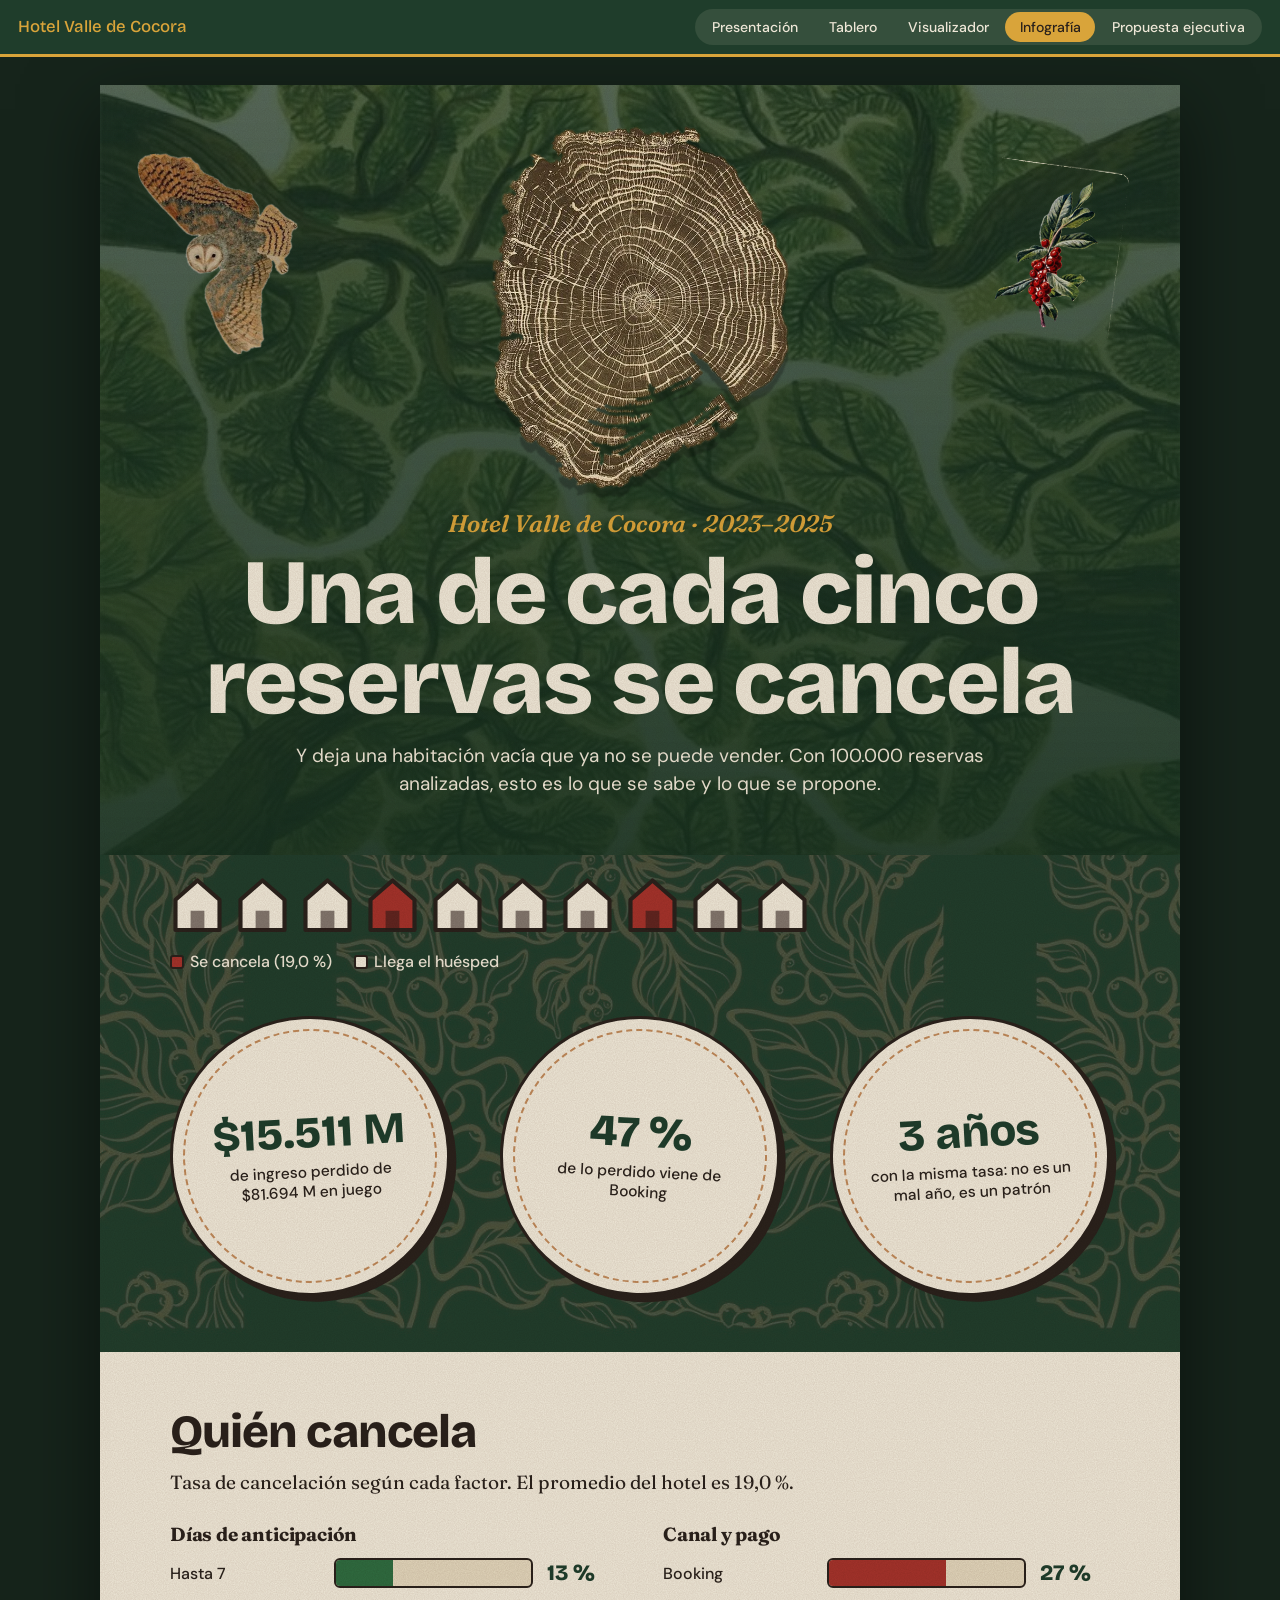
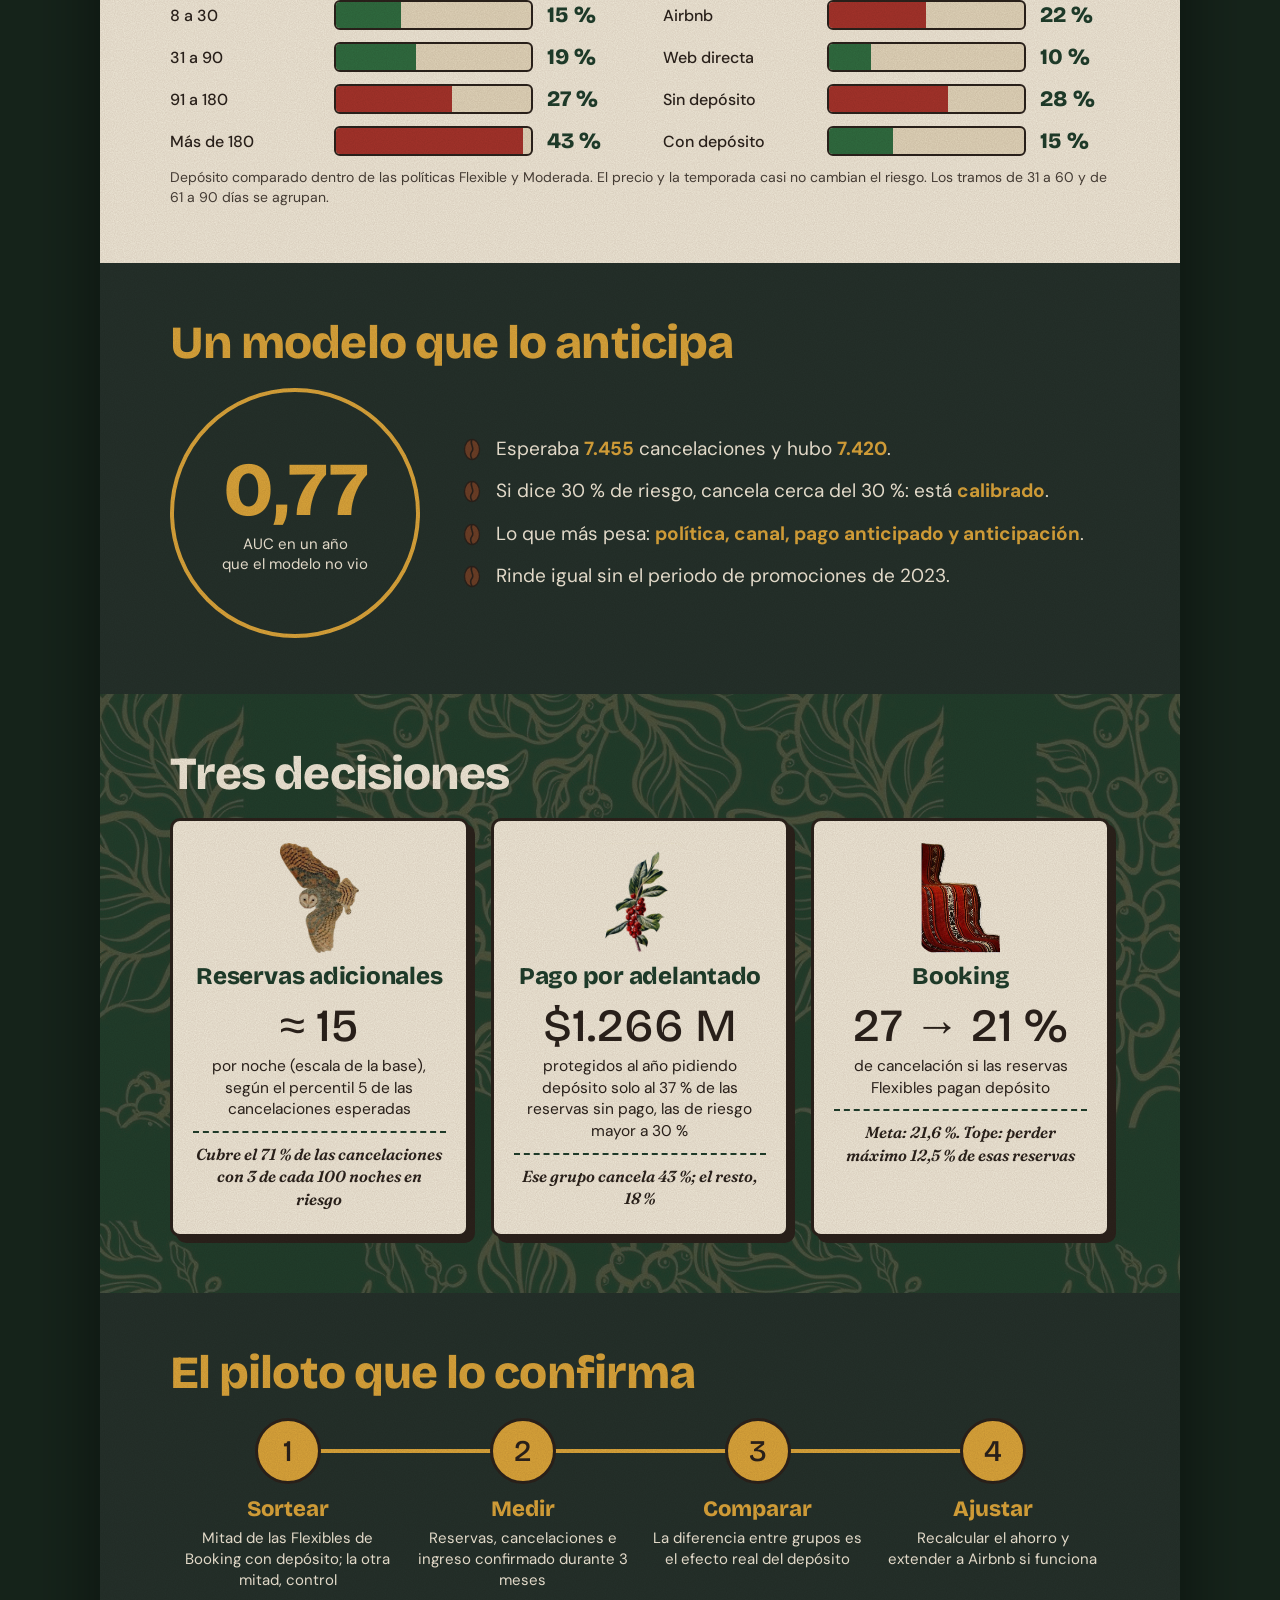
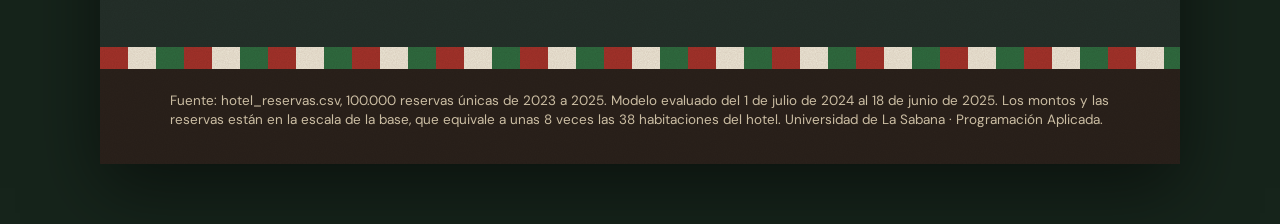
==== visuales/infografia.html @ 3ddbdf17 "Entrega_final" ====
<!doctype html>
<html lang="es" data-x="1"><head><meta charset="utf-8"><meta name="viewport" content="width=device-width,initial-scale=1">
<title>Hotel Valle de Cocora · Infografía</title>
<link rel="stylesheet" href="../assets/css/info.css"><link rel="stylesheet" href="../assets/css/nav.css"></head>
<body>
<header class="top"><span class="marca">Hotel Valle de Cocora</span><nav class="entregables" aria-label="Entregables"><a href="../index.html#s1" data-e="pres">Presentación</a><a href="../index.html#tablero" data-e="tab">Tablero</a><a href="visualizador.html" data-e="viz">Visualizador</a><a href="infografia.html" data-e="info" aria-current="page">Infografía</a><a href="propuesta.html" data-e="prop">Propuesta ejecutiva</a></nav></header>
<main class="cartel" aria-label="Infografía">
  <section class="cab bloque">
    <img class="deco" src="../assets/img/buho.webp" alt="" style="left:50px;top:60px;width:150px;rotate:-8deg">
    <img class="deco" src="../assets/img/cerezas.webp" alt="" style="right:60px;top:80px;width:130px;rotate:8deg">
    <img class="craneo" src="../assets/img/anillos.webp" alt="Anillos de crecimiento de un árbol">
    <div class="eti">Hotel Valle de Cocora · 2023–2025</div>
    <h1>Una de cada cinco reservas se cancela</h1>
    <p>Y deja una habitación vacía que ya no se puede vender. Con 100.000 reservas analizadas, esto es lo que se sabe y lo que se propone.</p>
  </section>

  <section class="bloque" style="padding-top:20px">
    <div class="picto" role="img" aria-label="Dos de cada diez reservas se cancelan"><svg viewBox="0 0 40 44"><path d="M4 18 20 4l16 14v22H4z" fill="#EEE7D7" stroke="#2A211B" stroke-width="3" stroke-linejoin="round"/><rect x="15" y="26" width="10" height="14" fill="#2A1B17" opacity=".55"/></svg><svg viewBox="0 0 40 44"><path d="M4 18 20 4l16 14v22H4z" fill="#EEE7D7" stroke="#2A211B" stroke-width="3" stroke-linejoin="round"/><rect x="15" y="26" width="10" height="14" fill="#2A1B17" opacity=".55"/></svg><svg viewBox="0 0 40 44"><path d="M4 18 20 4l16 14v22H4z" fill="#EEE7D7" stroke="#2A211B" stroke-width="3" stroke-linejoin="round"/><rect x="15" y="26" width="10" height="14" fill="#2A1B17" opacity=".55"/></svg><svg viewBox="0 0 40 44"><path d="M4 18 20 4l16 14v22H4z" fill="#A3322A" stroke="#2A211B" stroke-width="3" stroke-linejoin="round"/><rect x="15" y="26" width="10" height="14" fill="#2A1B17" opacity=".55"/></svg><svg viewBox="0 0 40 44"><path d="M4 18 20 4l16 14v22H4z" fill="#EEE7D7" stroke="#2A211B" stroke-width="3" stroke-linejoin="round"/><rect x="15" y="26" width="10" height="14" fill="#2A1B17" opacity=".55"/></svg><svg viewBox="0 0 40 44"><path d="M4 18 20 4l16 14v22H4z" fill="#EEE7D7" stroke="#2A211B" stroke-width="3" stroke-linejoin="round"/><rect x="15" y="26" width="10" height="14" fill="#2A1B17" opacity=".55"/></svg><svg viewBox="0 0 40 44"><path d="M4 18 20 4l16 14v22H4z" fill="#EEE7D7" stroke="#2A211B" stroke-width="3" stroke-linejoin="round"/><rect x="15" y="26" width="10" height="14" fill="#2A1B17" opacity=".55"/></svg><svg viewBox="0 0 40 44"><path d="M4 18 20 4l16 14v22H4z" fill="#A3322A" stroke="#2A211B" stroke-width="3" stroke-linejoin="round"/><rect x="15" y="26" width="10" height="14" fill="#2A1B17" opacity=".55"/></svg><svg viewBox="0 0 40 44"><path d="M4 18 20 4l16 14v22H4z" fill="#EEE7D7" stroke="#2A211B" stroke-width="3" stroke-linejoin="round"/><rect x="15" y="26" width="10" height="14" fill="#2A1B17" opacity=".55"/></svg><svg viewBox="0 0 40 44"><path d="M4 18 20 4l16 14v22H4z" fill="#EEE7D7" stroke="#2A211B" stroke-width="3" stroke-linejoin="round"/><rect x="15" y="26" width="10" height="14" fill="#2A1B17" opacity=".55"/></svg></div>
    <div class="leyenda"><span><i style="background:#A3322A"></i>Se cancela (19,0 %)</span><span><i style="background:#EEE7D7"></i>Llega el huésped</span></div>
    <div class="sellos" style="margin-top:44px">
      <div class="sello"><b>$15.511 M</b><span>de ingreso perdido de $81.694 M en juego</span></div>
      <div class="sello"><b>47 %</b><span>de lo perdido viene de Booking</span></div>
      <div class="sello"><b>3 años</b><span>con la misma tasa: no es un mal año, es un patrón</span></div>
    </div>
  </section>

  <section class="bloque crema">
    
    <h2>Quién cancela</h2>
    <p class="sub">Tasa de cancelación según cada factor. El promedio del hotel es 19,0 %.</p>
    <div class="dos">
      <div>
        <h3 style="font-family:var(--serif);font-size:19px;margin-bottom:12px">Días de anticipación</h3>
        <div class="barras" data-max="0.45">
          <div class="fila"><span>Hasta 7</span><div class="pista"><i class="v" data-v="0.132"></i></div><b>13 %</b></div>
          <div class="fila"><span>8 a 30</span><div class="pista"><i class="v" data-v="0.150"></i></div><b>15 %</b></div>
          <div class="fila"><span>31 a 90</span><div class="pista"><i class="v" data-v="0.185"></i></div><b>19 %</b></div>
          <div class="fila"><span>91 a 180</span><div class="pista"><i data-v="0.267"></i></div><b>27 %</b></div>
          <div class="fila"><span>Más de 180</span><div class="pista"><i data-v="0.432"></i></div><b>43 %</b></div>
        </div>
      </div>
      <div>
        <h3 style="font-family:var(--serif);font-size:19px;margin-bottom:12px">Canal y pago</h3>
        <div class="barras" data-max="0.45">
          <div class="fila"><span>Booking</span><div class="pista"><i data-v="0.269"></i></div><b>27 %</b></div>
          <div class="fila"><span>Airbnb</span><div class="pista"><i data-v="0.223"></i></div><b>22 %</b></div>
          <div class="fila"><span>Web directa</span><div class="pista"><i class="v" data-v="0.097"></i></div><b>10 %</b></div>
          <div class="fila"><span>Sin depósito</span><div class="pista"><i data-v="0.275"></i></div><b>28 %</b></div>
          <div class="fila"><span>Con depósito</span><div class="pista"><i class="v" data-v="0.148"></i></div><b>15 %</b></div>
        </div>
      </div>
    </div>
    <p class="nota">Depósito comparado dentro de las políticas Flexible y Moderada. El precio y la temporada casi no cambian el riesgo. Los tramos de 31 a 60 y de 61 a 90 días se agrupan.</p>
  </section>

  <section class="bloque tinta">
    <h2 style="color:var(--mostaza)">Un modelo que lo anticipa</h2>
    <div class="modelo">
      <div class="auc"><b>0,77</b><span>AUC en un año<br>que el modelo no vio</span></div>
      <ul class="chequeos">
        <li>Esperaba <b>7.455</b> cancelaciones y hubo <b>7.420</b>.</li>
        <li>Si dice 30 % de riesgo, cancela cerca del 30 %: está <b>calibrado</b>.</li>
        <li>Lo que más pesa: <b>política, canal, pago anticipado y anticipación</b>.</li>
        <li>Rinde igual sin el periodo de promociones de 2023.</li>
      </ul>
    </div>
  </section>

  <section class="bloque">
    <h2>Tres decisiones</h2>
    <div class="deci">
      <article><img src="../assets/img/buho.webp" alt=""><h3>Reservas adicionales</h3><div class="cifra">≈ 15</div><p>por noche (escala de la base), según el percentil 5 de las cancelaciones esperadas</p><p class="que">Cubre el 71 % de las cancelaciones con 3 de cada 100 noches en riesgo</p></article>
      <article><img src="../assets/img/cerezas.webp" alt=""><h3>Pago por adelantado</h3><div class="cifra">$1.266 M</div><p>protegidos al año pidiendo depósito solo al 37 % de las reservas sin pago, las de riesgo mayor a 30 %</p><p class="que">Ese grupo cancela 43 %; el resto, 18 %</p></article>
      <article><img src="../assets/img/ruana.webp" alt=""><h3>Booking</h3><div class="cifra">27 → 21 %</div><p>de cancelación si las reservas Flexibles pagan depósito</p><p class="que">Meta: 21,6 %. Tope: perder máximo 12,5 % de esas reservas</p></article>
    </div>
  </section>

  <section class="bloque tinta">
    
    <h2 style="color:var(--mostaza)">El piloto que lo confirma</h2>
    <div class="pasos">
      <div class="paso"><div class="n">1</div><b>Sortear</b><p>Mitad de las Flexibles de Booking con depósito; la otra mitad, control</p></div>
      <div class="paso"><div class="n">2</div><b>Medir</b><p>Reservas, cancelaciones e ingreso confirmado durante 3 meses</p></div>
      <div class="paso"><div class="n">3</div><b>Comparar</b><p>La diferencia entre grupos es el efecto real del depósito</p></div>
      <div class="paso"><div class="n">4</div><b>Ajustar</b><p>Recalcular el ahorro y extender a Airbnb si funciona</p></div>
    </div>
  </section>
  <div class="franja"></div>
  <footer class="pie">Fuente: hotel_reservas.csv, 100.000 reservas únicas de 2023 a 2025. Modelo evaluado del 1 de julio de 2024 al 18 de junio de 2025. Los montos y las reservas están en la escala de la base, que equivale a unas 8 veces las 38 habitaciones del hotel. Universidad de La Sabana · Programación Aplicada.</footer>
</main>
<script>
(() => {
  const vis = new IntersectionObserver(es => es.forEach(e => { if (!e.isIntersecting) return; const max = +e.target.dataset.max;
    e.target.querySelectorAll('i[data-v]').forEach(i => i.style.width = (+i.dataset.v / max * 100) + '%'); vis.unobserve(e.target); }), { threshold: .3 });
  document.querySelectorAll('.barras').forEach(b => vis.observe(b));
})();
</script>
</body></html>
---- assets/css/info.css ----
@font-face{font-family:"Bricolage";font-weight:500;src:url(../fonts/bricolage-grotesque-latin-500-normal.woff2) format("woff2");font-display:swap}
@font-face{font-family:"Bricolage";font-weight:700;src:url(../fonts/bricolage-grotesque-latin-700-normal.woff2) format("woff2");font-display:swap}
@font-face{font-family:"Bricolage";font-weight:800;src:url(../fonts/bricolage-grotesque-latin-800-normal.woff2) format("woff2");font-display:swap}
@font-face{font-family:"Fraunces";font-weight:400;src:url(../fonts/fraunces-latin-400-normal.woff2) format("woff2")}
@font-face{font-family:"Fraunces";font-weight:700;src:url(../fonts/fraunces-latin-700-normal.woff2) format("woff2")}
@font-face{font-family:"Fraunces";font-style:italic;font-weight:600;src:url(../fonts/fraunces-latin-600-italic.woff2) format("woff2")}
@font-face{font-family:"DM Sans";font-weight:400;src:url(../fonts/dm-sans-latin-400-normal.woff2) format("woff2")}
@font-face{font-family:"DM Sans";font-weight:500;src:url(../fonts/dm-sans-latin-500-normal.woff2) format("woff2")}
@font-face{font-family:"DM Sans";font-weight:700;src:url(../fonts/dm-sans-latin-700-normal.woff2) format("woff2")}
:root{--cereza:#A3322A;--cobre:#C08A5A;--teja:#1F3D2B;--naranja:#C9A06B;--mostaza:#D9A43A;--crema:#EEE7D7;--crema-osc:#E0D4BA;--tinta:#2A211B;--oliva:#2F6B3F;--display:"Bricolage",sans-serif;--serif:"Fraunces",Georgia,serif;--sans:"DM Sans",system-ui,sans-serif}
*{box-sizing:border-box;margin:0;padding:0}
body{background:#1d1310;font-family:var(--sans);color:var(--tinta)}
.top{position:sticky;top:0;z-index:50;display:flex;align-items:center;justify-content:space-between;gap:12px;padding:.55rem 18px;background:var(--tinta);border-bottom:3px solid var(--mostaza)}
.top .marca{font-family:var(--display);color:var(--mostaza);font-size:1.05rem;white-space:nowrap}
.cartel{width:min(1080px,100%);margin:28px auto 60px;background:var(--teja);color:var(--crema);position:relative;overflow:hidden;box-shadow:0 24px 70px rgba(0,0,0,.5);isolation:isolate}
.cartel::before{content:"";position:absolute;inset:0;background:url(../img/patron.jpg) center/700px;mix-blend-mode:lighten;opacity:.4;z-index:-1}
.cartel::after{content:"";position:absolute;inset:0;pointer-events:none;opacity:.22;mix-blend-mode:multiply;background-image:url("data:image/svg+xml;utf8,<svg xmlns='http://www.w3.org/2000/svg' width='220' height='220'><filter id='n'><feTurbulence type='fractalNoise' baseFrequency='.9' numOctaves='2' stitchTiles='stitch'/><feColorMatrix values='0 0 0 0 .2  0 0 0 0 .12  0 0 0 0 .08  0 0 0 .9 0'/></filter><rect width='100%' height='100%' filter='url(%23n)'/></svg>")}
.franja{height:22px;background:repeating-linear-gradient(90deg,var(--mostaza) 0 28px,var(--tinta) 28px 56px,var(--crema) 56px 84px)}
.bloque{padding:56px 70px;position:relative}
.cab{text-align:center;padding-top:40px}
.cab .craneo{width:min(78%,620px);margin:0 auto 6px;filter:drop-shadow(0 16px 0 rgba(42,27,23,.3))}
.cab .eti{font-family:var(--serif);font-style:italic;font-weight:600;font-size:24px}
.cab h1{font-family:var(--display);font-weight:800;font-size:clamp(46px,8.4vw,92px);line-height:.98;margin:10px 0 14px}
.cab p{font-size:19px;max-width:58ch;margin:0 auto;line-height:1.5}
h2{font-family:var(--display);font-weight:800;font-size:clamp(30px,4.6vw,46px);line-height:1.05;margin-bottom:20px;}
.sub{font-family:var(--serif);font-size:19px;margin:-8px 0 26px;max-width:56ch;line-height:1.45}
/* pictograma */
.picto{display:grid;grid-template-columns:repeat(10,1fr);gap:10px;max-width:640px}
.picto svg{width:100%;height:auto}
.leyenda{display:flex;gap:22px;margin-top:16px;font-weight:500}
.leyenda i{display:inline-block;width:14px;height:14px;border-radius:3px;vertical-align:-2px;margin-right:6px;border:2px solid var(--tinta)}
/* sellos */
.sellos{display:flex;justify-content:space-between;flex-wrap:wrap;gap:20px}
.sello{flex:1 1 220px;max-width:280px;aspect-ratio:1;border-radius:50%;background:var(--crema);color:var(--tinta);border:3px solid var(--tinta);box-shadow:6px 6px 0 var(--tinta);display:grid;place-content:center;text-align:center;padding:26px;position:relative}
.sello::before{content:"";position:absolute;inset:10px;border-radius:50%;border:2px dashed var(--teja)}
.sello b{font-family:var(--display);font-weight:800;font-size:clamp(30px,4vw,44px);color:var(--teja);line-height:1.05;white-space:nowrap}
.sello span{font-size:15.5px;font-weight:500;line-height:1.3;margin-top:6px}
.sello:nth-child(odd){rotate:-3deg}.sello:nth-child(even){rotate:3deg}
/* barras */
.crema{background:var(--crema);color:var(--tinta)}
.crema h2{}
.barras{display:grid;gap:12px}
.fila{display:grid;grid-template-columns:150px 1fr 70px;align-items:center;gap:14px;font-weight:500}
.pista{height:30px;background:var(--crema-osc);border:2px solid var(--tinta);border-radius:6px;overflow:hidden}
.pista i{display:block;height:100%;width:0;background:var(--teja);transition:width 1.1s cubic-bezier(.2,.8,.3,1)}
.pista i.v{background:var(--oliva)}
.fila b{font-family:var(--display);font-weight:800;font-size:22px;color:var(--teja)}
.dos{display:grid;grid-template-columns:1fr 1fr;gap:46px}
.nota{font-size:14px;margin-top:12px;opacity:.85;line-height:1.4}
/* modelo */
.tinta{background:var(--tinta);color:var(--crema)}
.modelo{display:grid;grid-template-columns:auto 1fr;gap:40px;align-items:center}
.auc{width:250px;height:250px;border-radius:50%;border:4px solid var(--mostaza);display:grid;place-content:center;text-align:center}
.auc b{font-family:var(--display);font-weight:800;font-size:76px;color:var(--mostaza);line-height:1}
.auc span{font-size:15px;margin-top:6px}
.chequeos{list-style:none;display:grid;gap:16px;font-size:19px;line-height:1.4}
.chequeos li{padding-left:36px;position:relative}
.chequeos li::before{content:"";position:absolute;left:0;top:2px;width:24px;height:23px;background:url(../img/grano.svg) center/contain no-repeat}
.chequeos b{color:var(--mostaza)}
/* decisiones */
.deci{display:grid;grid-template-columns:repeat(3,1fr);gap:22px}
.deci article{background:var(--crema);color:var(--tinta);border:3px solid var(--tinta);box-shadow:6px 6px 0 var(--tinta);border-radius:10px;padding:22px 20px 24px;text-align:center}
.deci img{height:96px;margin:0 auto 10px;display:block}
.deci h3{font-family:var(--display);font-weight:800;font-size:24px;color:var(--teja);line-height:1.1}
.deci .cifra{font-family:var(--display);font-size:46px;line-height:1.1;margin:12px 0 4px}
.deci p{font-size:15.5px;line-height:1.4}
.deci .que{font-family:var(--serif);font-style:italic;font-size:16px;margin-top:10px;border-top:2px dashed var(--teja);padding-top:10px}
/* piloto */
.pasos{display:grid;grid-template-columns:repeat(4,1fr);gap:0;position:relative}
.pasos::before{content:"";position:absolute;left:12%;right:12%;top:31px;height:4px;background:var(--mostaza)}
.paso{text-align:center;padding:0 10px;position:relative}
.paso .n{width:66px;height:66px;margin:0 auto 12px;border-radius:50%;background:var(--mostaza);color:var(--tinta);display:grid;place-items:center;font-family:var(--display);font-size:30px;border:3px solid var(--tinta)}
.paso b{display:block;font-family:var(--display);font-weight:800;font-size:22px;color:var(--mostaza);margin-bottom:6px}
.paso p{font-size:15px;line-height:1.4}
.pie{padding:22px 70px 34px;font-size:13.5px;line-height:1.45;background:var(--tinta);color:rgba(244,231,201,.85)}
.deco{position:absolute;pointer-events:none}
@media (max-width:820px){.bloque{padding:40px 22px}.dos,.deci,.modelo{grid-template-columns:1fr}.pasos{grid-template-columns:1fr 1fr;gap:26px}.pasos::before{display:none}.fila{grid-template-columns:110px 1fr 60px}.auc{margin:0 auto}.pie{padding:20px 22px}.deco{display:none}}
@media (prefers-reduced-motion:reduce){.pista i{transition:none}}

/* ---- arte Eje Cafetero ---- */

h1,h2,h3{letter-spacing:-.01em}

body{background:#16241B}
.top{background:var(--teja)}
.cab{background:linear-gradient(180deg,rgba(22,48,31,.72),rgba(22,48,31,.92)),url(../img/dosel.jpg) center/cover}
.cab .craneo{width:min(40%,300px);margin:0 auto 14px;filter:drop-shadow(0 10px 0 rgba(0,0,0,.25))}
.cab .eti{color:var(--mostaza)}
.cab h1{font-weight:800;letter-spacing:-.02em}
h2{font-weight:800;letter-spacing:-.02em}
.franja{background:repeating-linear-gradient(90deg,var(--cereza) 0 28px,var(--crema) 28px 56px,var(--oliva) 56px 84px)}
.sello::before{border-color:var(--cobre)}
.tinta{background:#24302A}
.deci img{height:110px;object-fit:contain}
.fila b{color:var(--teja)}
.pista i{background:var(--cereza)}
.pista i.v{background:var(--oliva)}
.cartel::before{opacity:.28}
---- assets/css/nav.css ----
.entregables{display:flex;gap:2px;background:rgba(244,231,201,.1);border-radius:99px;padding:3px;overflow-x:auto;scrollbar-width:none;max-width:100%}
.entregables::-webkit-scrollbar{display:none}
.entregables a{color:#EEE7D7;padding:.38rem .9rem;border-radius:99px;font-family:"DM Sans",system-ui,sans-serif;font-weight:500;font-size:.88rem;text-decoration:none;white-space:nowrap;transition:background .2s,color .2s}
.entregables a:hover{background:rgba(244,231,201,.14)}
.entregables a[aria-current=page]{background:#D9A43A;color:#2A211B}
.entregables a:focus-visible{outline:3px solid #D9A43A;outline-offset:2px}
@media (max-width:760px){.entregables a{padding:.32rem .65rem;font-size:.8rem}}
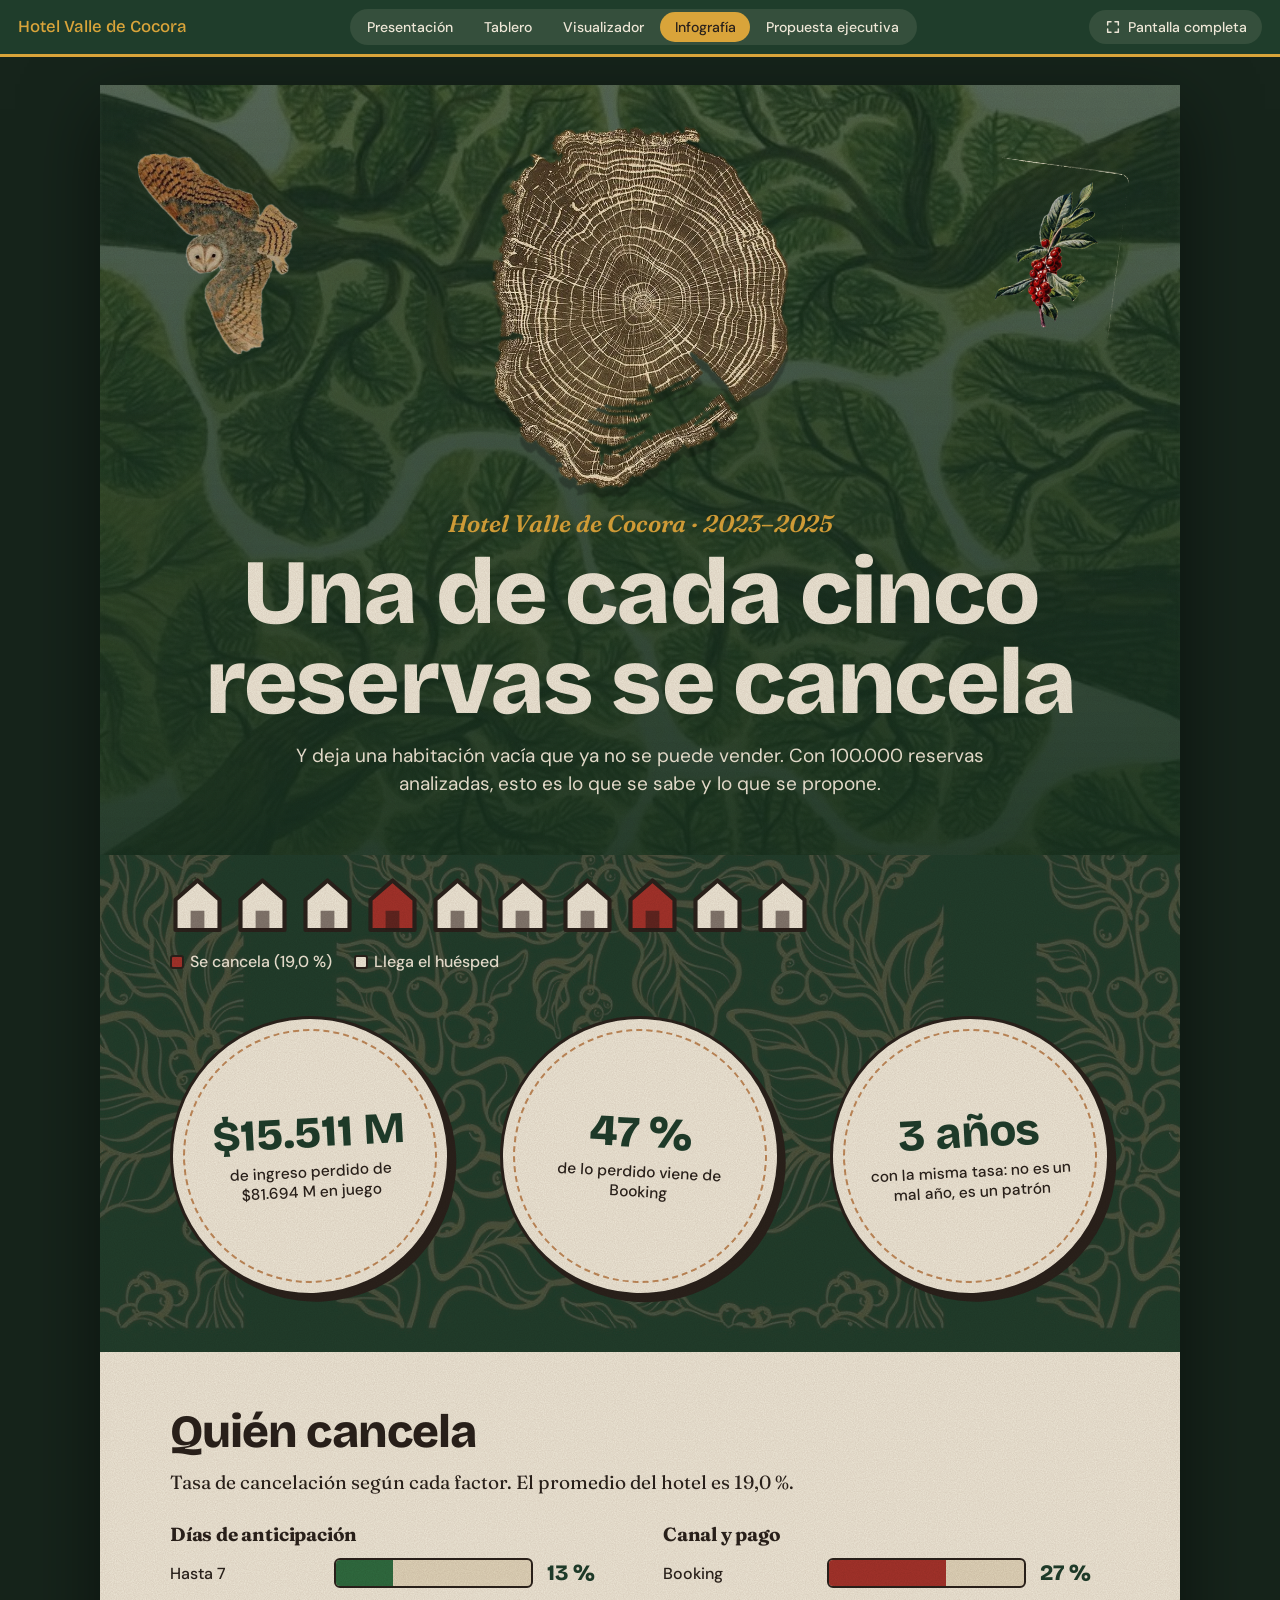
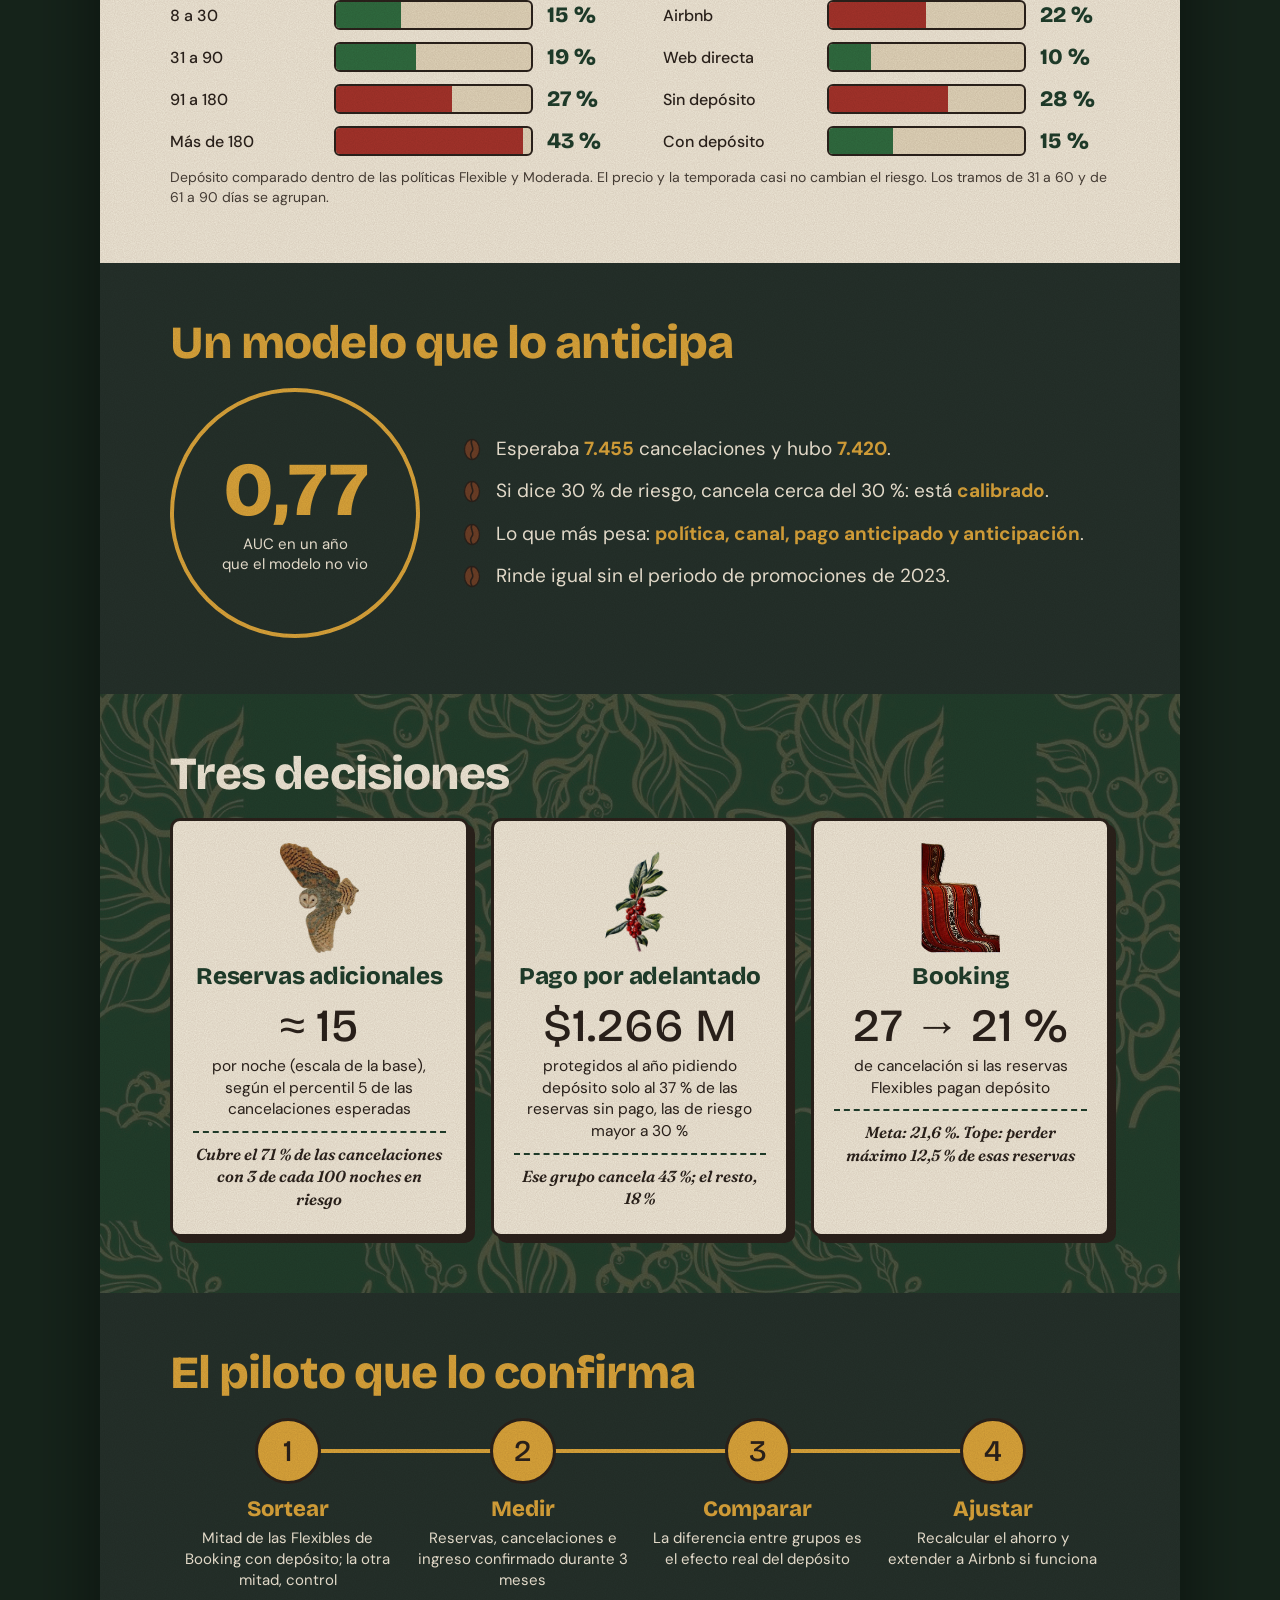
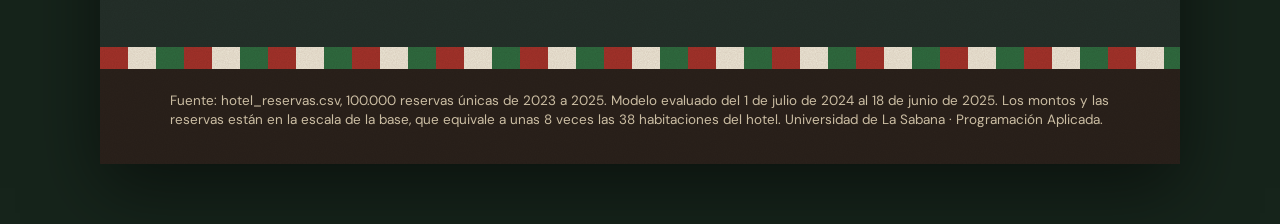
==== commit 238da801: "Entrega_final" ====
--- a/visuales/infografia.html
+++ b/visuales/infografia.html
@@ -95,4 +95,5 @@
   document.querySelectorAll('.barras').forEach(b => vis.observe(b));
 })();
 </script>
+<script src="../assets/js/pantalla.js"></script>
 </body></html>
--- a/assets/css/nav.css
+++ b/assets/css/nav.css
@@ -5,3 +5,7 @@
 .entregables a[aria-current=page]{background:#D9A43A;color:#2A211B}
 .entregables a:focus-visible{outline:3px solid #D9A43A;outline-offset:2px}
 @media (max-width:760px){.entregables a{padding:.32rem .65rem;font-size:.8rem}}
+.pantalla{display:inline-flex;align-items:center;gap:.45rem;margin-left:10px;background:rgba(244,231,201,.1);color:#EEE7D7;border:0;border-radius:99px;padding:.5rem .95rem;font-family:"DM Sans",system-ui,sans-serif;font-weight:500;font-size:.88rem;cursor:pointer;white-space:nowrap;transition:background .2s,color .2s}
+.pantalla:hover{background:#D9A43A;color:#2A211B}
+.pantalla:focus-visible{outline:3px solid #D9A43A;outline-offset:2px}
+@media (max-width:760px){.pantalla span{display:none}.pantalla{padding:.5rem .6rem;margin-left:6px}}
